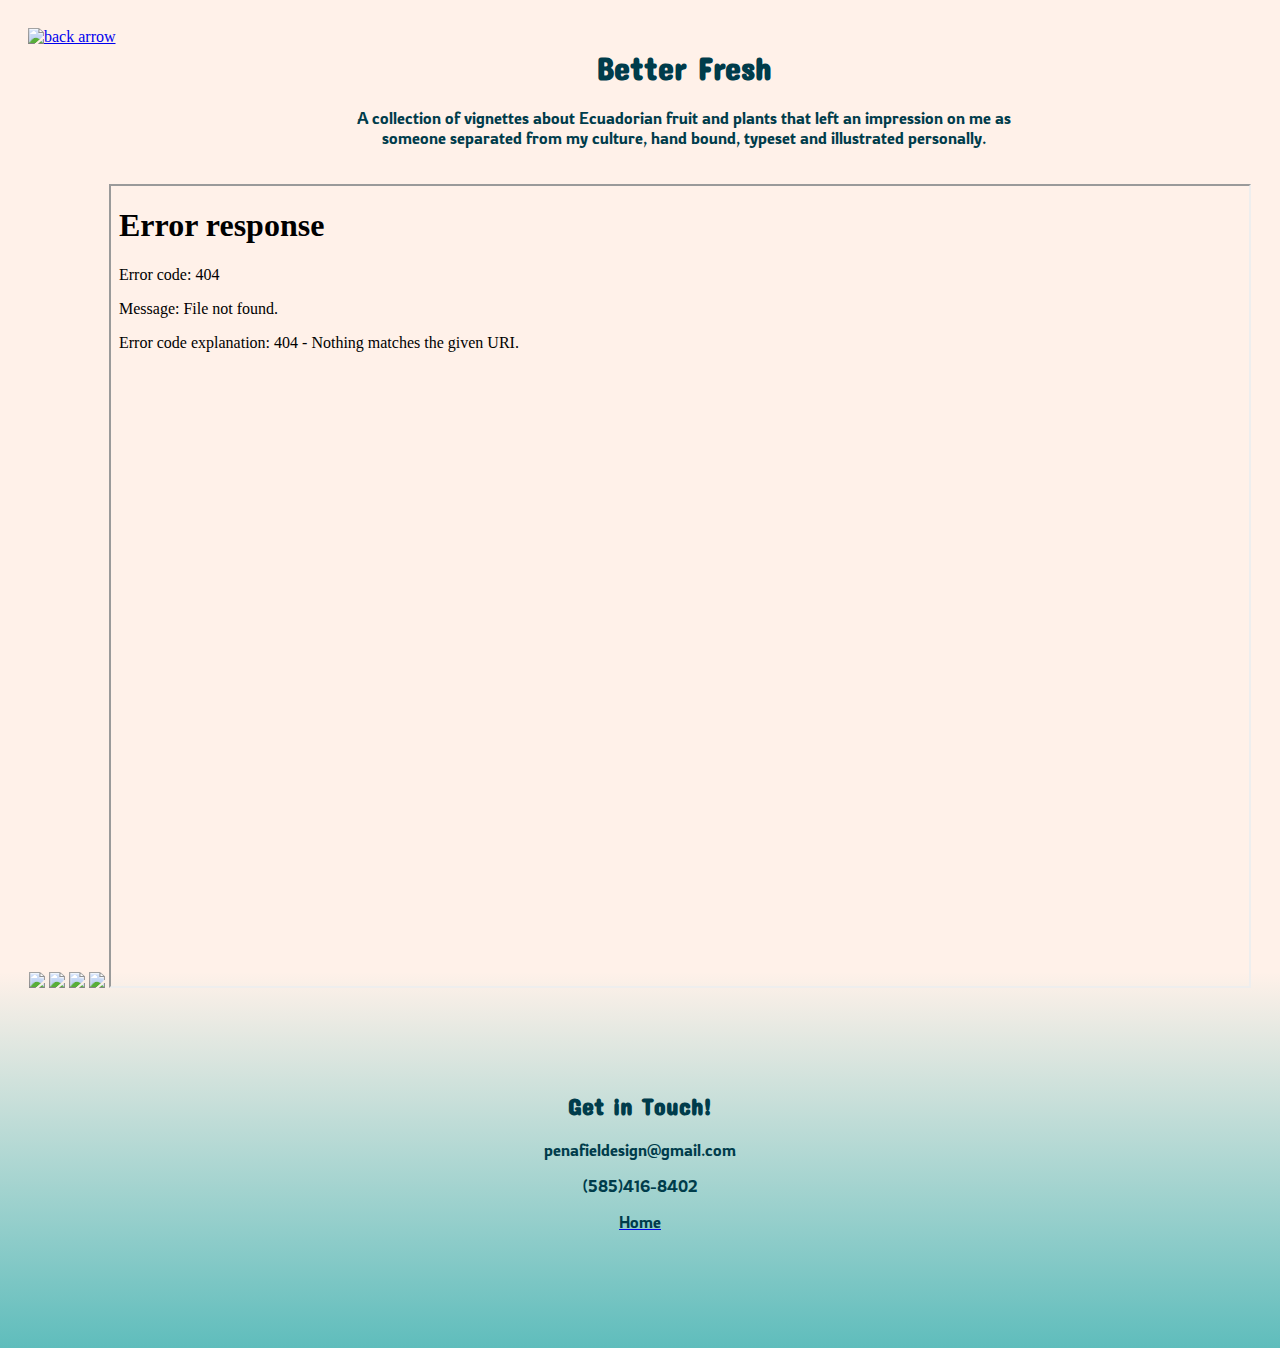
==== fresh.html @ d0e82763 "Add files via upload" ====
<!DOCTYPE html>
<html lang="en">
<head>
    <meta charset="UTF-8">
    <meta http-equiv="X-UA-Compatible" content="IE=edge">
    <meta name="viewport" content="width=device-width, initial-scale=1.0">
    <title>Penafiel Design</title>
    <link rel="preconnect" href="https://fonts.googleapis.com">
<link rel="preconnect" href="https://fonts.gstatic.com" crossorigin>
<link href="https://fonts.googleapis.com/css2?family=Concert+One&display=swap" rel="stylesheet">
<link rel="preconnect" href="https://fonts.googleapis.com">
<link rel="preconnect" href="https://fonts.gstatic.com" crossorigin>
<link href="https://fonts.googleapis.com/css2?family=Concert+One&family=Rowdies:wght@300;400;700&display=swap" rel="stylesheet">
<link rel="stylesheet" href="stylesheet.css">
</head>

<body>
    <header>
        <div class="back-arrow">
            <a href="index.html">
                <img src="imgs/back-arrow.svg" alt="back arrow">
            </a> </div>
        <div class="descriptions">
            <h1>Better Fresh</h1>
            <p>A collection of vignettes about Ecuadorian fruit and plants that left an impression on me as someone separated from my culture, hand bound, typeset and illustrated personally.</p>
        </div>
    </header>

    <div class="mockups">
        <img src="imgs/better-fresh-thumb2 copy.png">
        <img src="imgs/Its-better-fresh-28-29 copy.png">
        <img src="imgs/Its-better-fresh-spread34-35 copy.png">
        <img src="imgs/Its-better-fresh-44-45 copy.png">
        <iframe class="pdf" 
                src="imgs/Its-better-fresh.pdf"
                width="90%" height="800px">
        </iframe>
    </div>

    <footer>
        <h2>Get in Touch!</h2>
        <p>penafieldesign@gmail.com</p>
        <p>(585)416-8402</p>
        <a href="index.html">
            <p>Home</p>
        </a>
    </footer>
</body>
---- stylesheet.css ----
body {
    background-color: #FFF1E9;
}

body.home {
    background-color: #FFF1E9;
    background-image: url(imgs/diamond.svg);
    background-repeat: no-repeat;
}

header {
    display: flex;
    justify-content: space-between;
    padding: 20px;
}

p {
    font-family: 'Rowdies', sans-serif;
    color: #003C4B;
    font-weight: 300;
}

h1 {
    font-family: 'Concert One', sans-serif;
    color: #003C4B;
}

h2 {
    font-family: 'Concert One', sans-serif;
    color: #003C4B;
}

.logo {
    width: 30%;
}

.project-thumbs img{
    width: 90%;
    margin: 5px auto 5px auto;
    border-radius: 10px;
}

.project-thumbs:hover .project-thumbs a:hover {
    cursor: pointer;
}

a:hover {
    cursor: pointer;
}

.project-thumbs {
    text-align: center;
}

.mockups {
    text-align: center;
}

.mockups img {
    width: 90%;
}

.descriptions {
    text-align: center;
    margin: auto;
    width: 700px;
}

footer {
    text-align: center;
    background-image: linear-gradient(#5fbdbb00, #5FBDBC);
    padding: 100px 0 100px 0;
    margin: -20px;
}

p:link p:after p:before{
    font-family: 'Rowdies', sans-serif;
    color: #003C4B;
    text-decoration: none;
}

.back-arrow img {
    width: 60px;
}

.pdf {
    text-align: center;
    margin: auto;
}

.links p {
    color: #FFF1E9;
    padding: 10px;
}

.links {
    display: flex;
    flex-direction: row;
    align-self: flex-start;
}

.links a {
    text-decoration: none;
}

/* Media Queries */

@media (min-width: 600px) {
    .project-thumbs {
        display: grid;
        grid-template-columns: repeat(2, 50%);
        margin: auto;
    }

    /* .project-thumbs img {
        width: 40%;
    } */
}
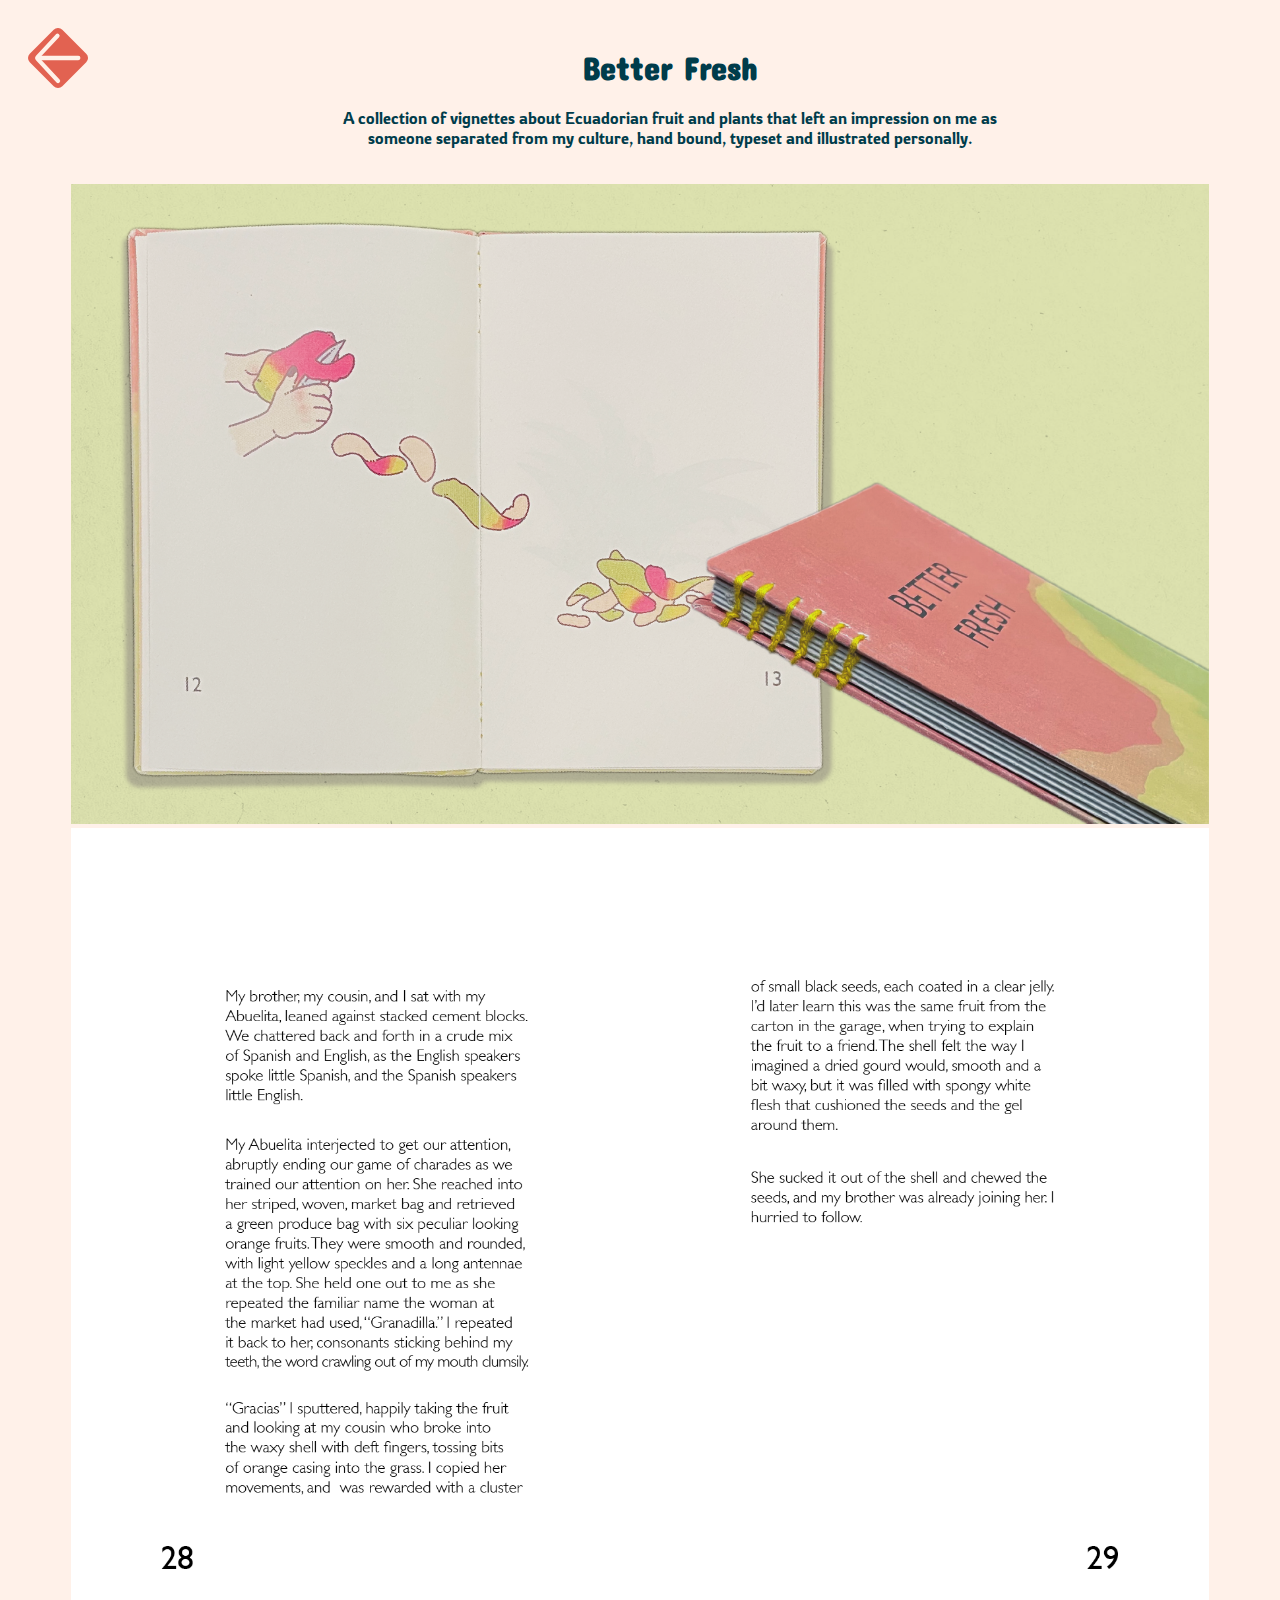
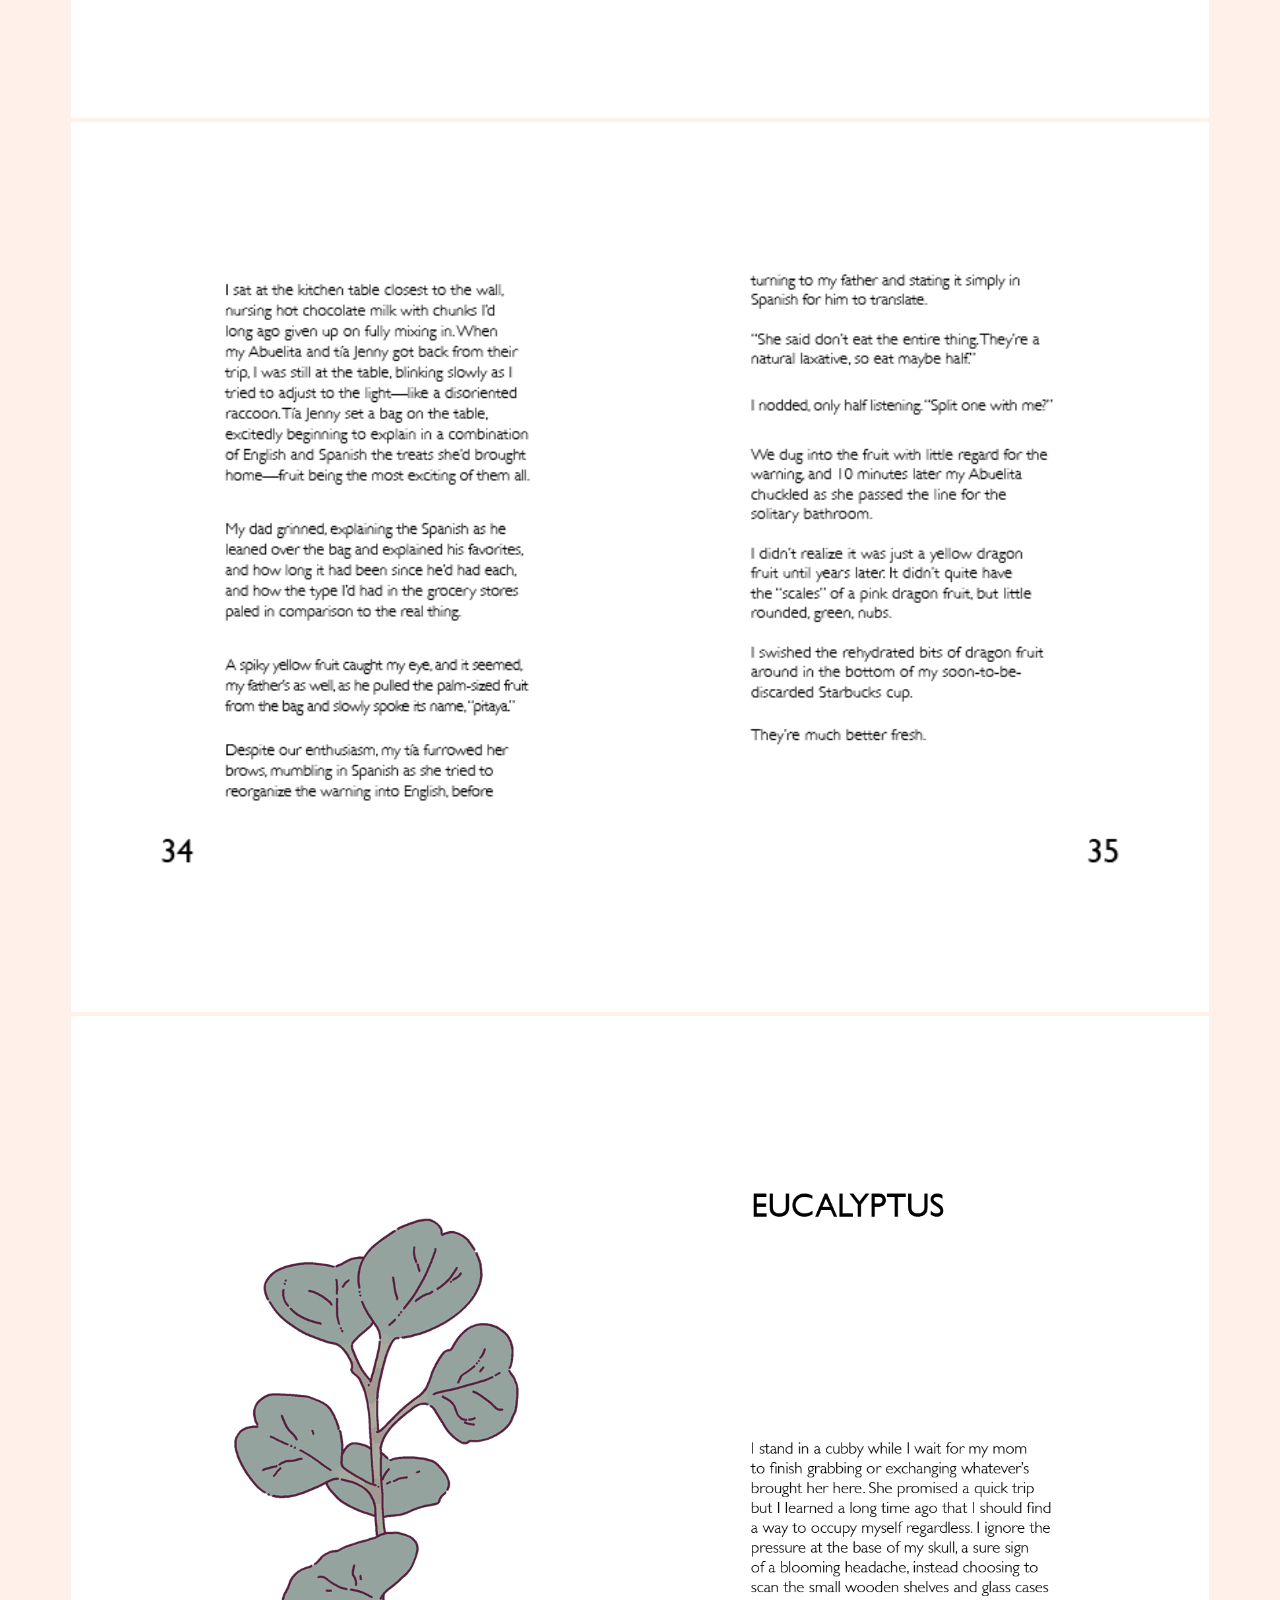
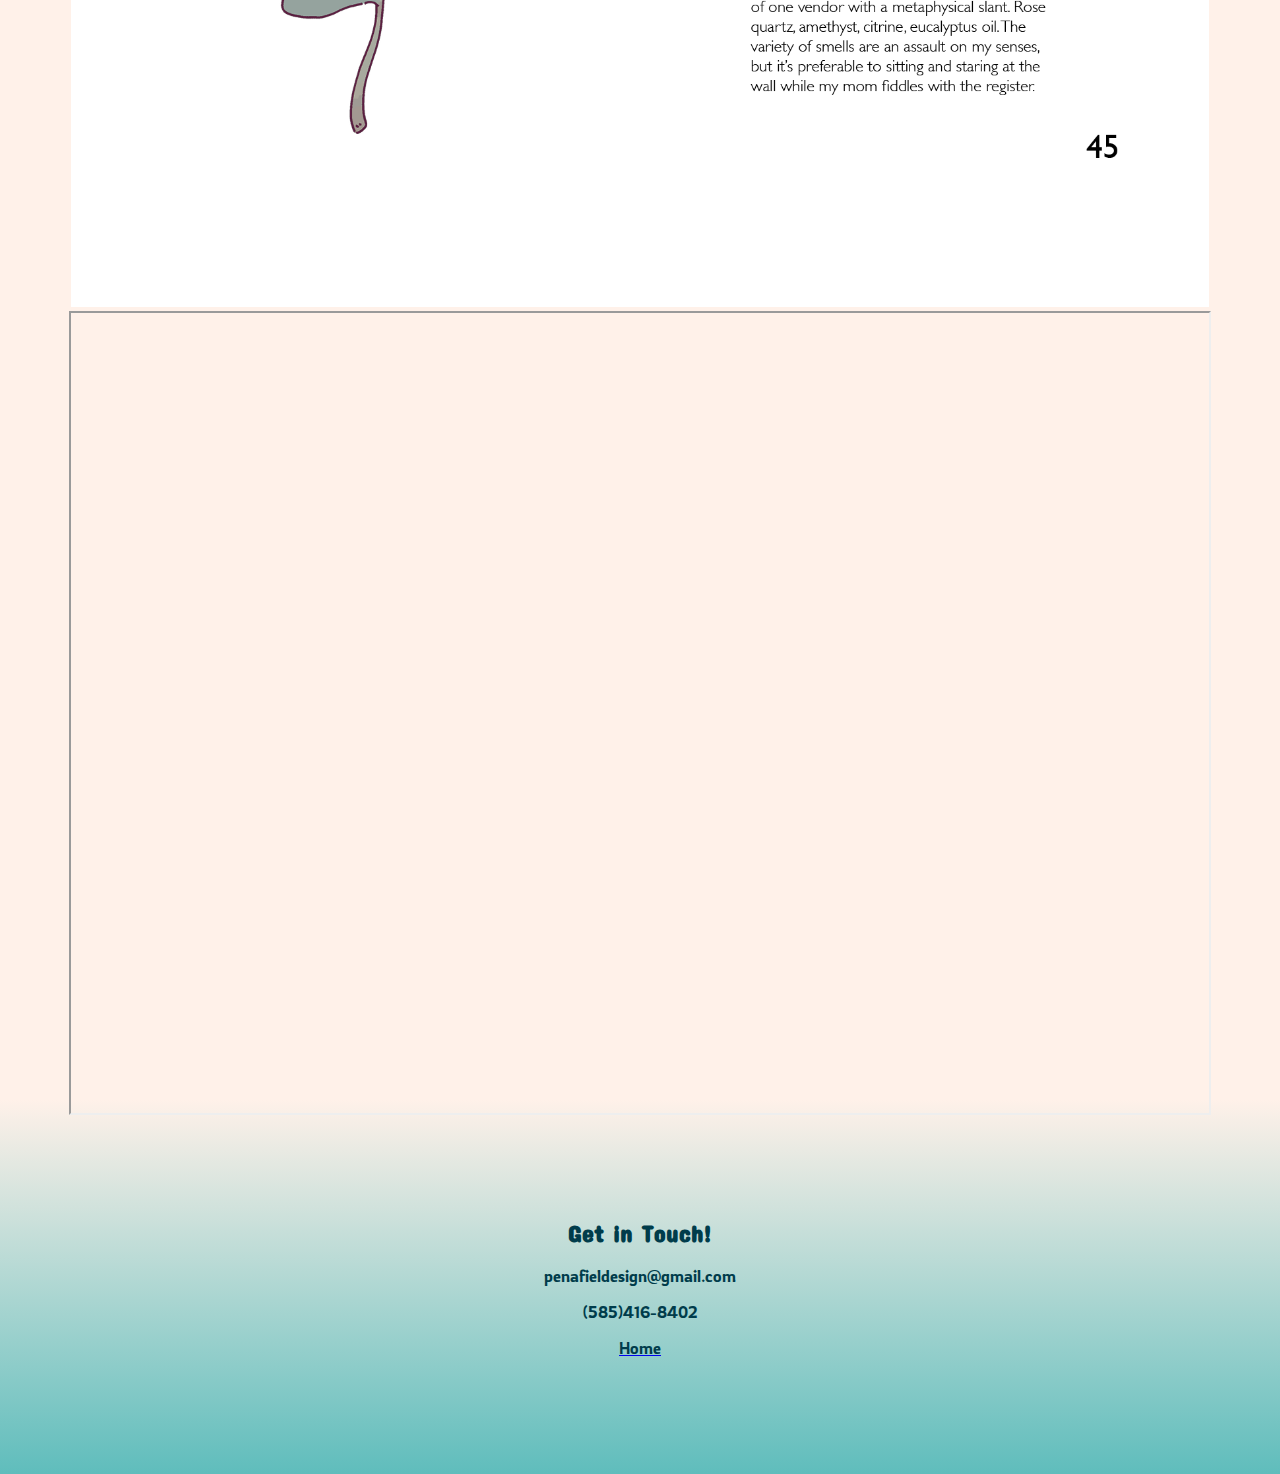
==== commit 3417cbef: "Update fresh.html" ====
--- a/fresh.html
+++ b/fresh.html
@@ -18,7 +18,7 @@
     <header>
         <div class="back-arrow">
             <a href="index.html">
-                <img src="imgs/back-arrow.svg" alt="back arrow">
+                <img src="back-arrow.svg" alt="back arrow">
             </a> </div>
         <div class="descriptions">
             <h1>Better Fresh</h1>
@@ -27,12 +27,12 @@
     </header>
 
     <div class="mockups">
-        <img src="imgs/better-fresh-thumb2 copy.png">
-        <img src="imgs/Its-better-fresh-28-29 copy.png">
-        <img src="imgs/Its-better-fresh-spread34-35 copy.png">
-        <img src="imgs/Its-better-fresh-44-45 copy.png">
+        <img src="better-fresh-thumb2 copy.png">
+        <img src="Its-better-fresh-28-29 copy.png">
+        <img src="Its-better-fresh-spread34-35 copy.png">
+        <img src="Its-better-fresh-44-45 copy.png">
         <iframe class="pdf" 
-                src="imgs/Its-better-fresh.pdf"
+                src="Its-better-fresh.pdf"
                 width="90%" height="800px">
         </iframe>
     </div>
@@ -45,4 +45,4 @@
             <p>Home</p>
         </a>
     </footer>
-</body>+</body>
